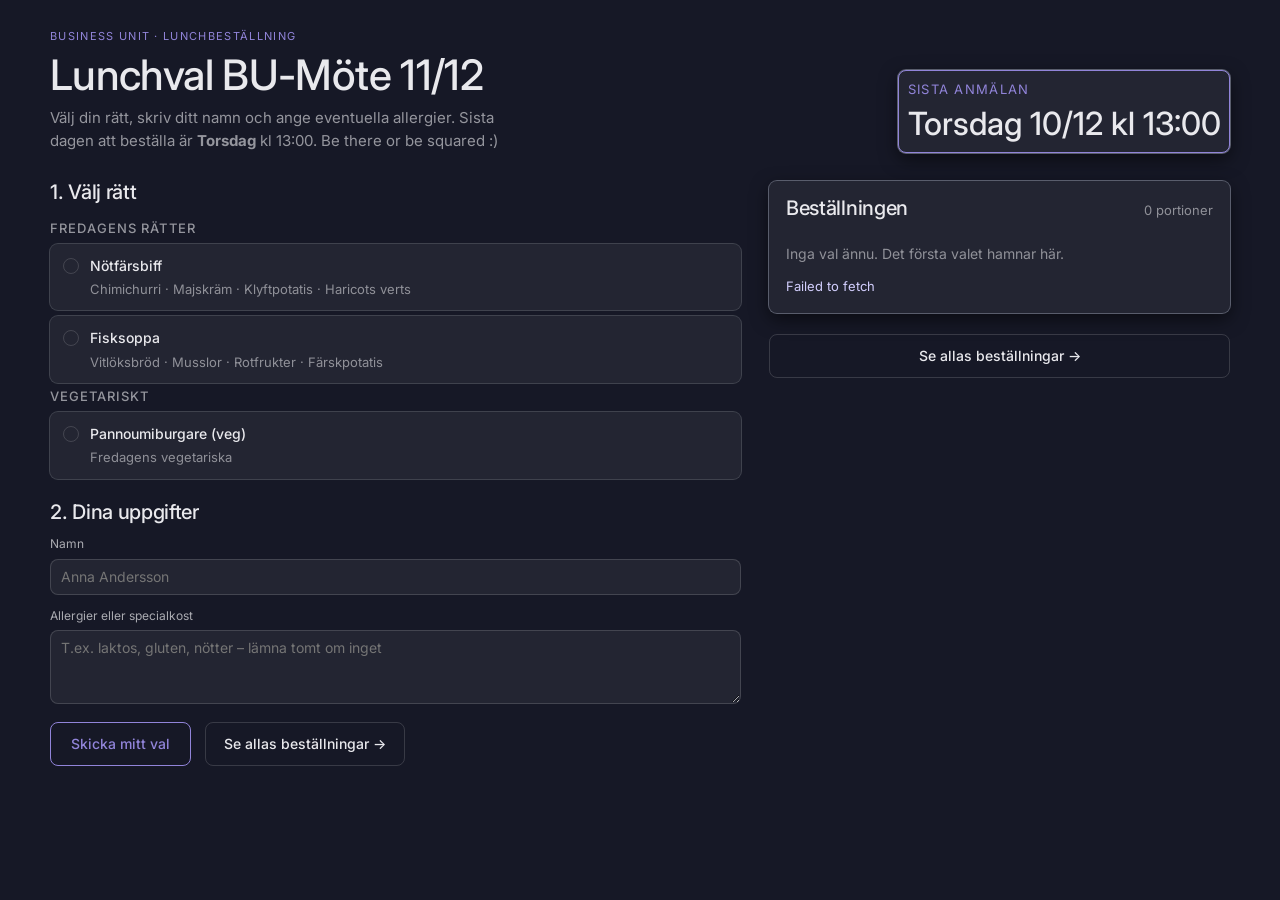
==== index.html @ 58c88d1f "Bold "Torsdag" in the intro text Co-Authored-By: Claude Sonnet 5 <noreply@anthropic.com> Claude-Sess" ====
<!doctype html>
<html lang="sv" data-theme="dark">
<head>
<meta charset="utf-8">
<meta name="viewport" content="width=device-width, initial-scale=1">
<title>Lunchval hos Bistrot</title>
<link rel="preconnect" href="https://fonts.gstatic.com" crossorigin>
<link rel="stylesheet" href="styles.css">
</head>
<body>
<div class="page">
  <div class="wrap">

    <header class="hero">
      <div class="hero-copy">
        <div class="eyebrow">Business Unit · Lunchbeställning</div>
        <h1>Lunchval BU-Möte <span id="meeting-date">2/10</span></h1>
        <p class="lede">Välj din rätt, skriv ditt namn och ange eventuella allergier. Sista dagen att beställa är <strong>Torsdag</strong> kl 13:00. Be there or be squared :)</p>
      </div>
      <div class="hero-cards">
        <div class="card elev-md deadline-card" style="border:1px solid var(--color-accent)">
          <div class="card-kicker" style="font-size:13px">Sista anmälan</div>
          <div class="card-title" id="deadline-label" style="font-size:32px">Torsdag kl 13:00</div>
        </div>
      </div>
    </header>

    <div id="locked-banner" class="card elev-md locked-card" hidden>
      <div class="card-kicker">Anmälan stängd</div>
      <div class="locked-note">Stopptiden (<span id="locked-deadline"></span>) har passerat – beställningen är skickad till Bistrot. Prata med den som beställer om något måste ändras.</div>
      <a class="btn btn-secondary" href="orders.html" style="align-self:flex-start;min-height:44px;padding-inline:18px">Se allas beställningar →</a>
    </div>

    <div class="lv-grid">

      <form id="lv-form">
        <section>
          <h2>1. Välj rätt</h2>
          <div id="menu-groups"></div>
        </section>

        <section>
          <h2>2. Dina uppgifter</h2>
          <div class="fields-grid">
            <div class="field">
              <label for="lv-name">Namn</label>
              <input class="input" id="lv-name" name="name" type="text" placeholder="Anna Andersson" autocomplete="off">
            </div>
          </div>
          <div class="field">
            <label for="lv-allergy">Allergier eller specialkost</label>
            <textarea class="input" id="lv-allergy" name="allergies" placeholder="T.ex. laktos, gluten, nötter – lämna tomt om inget" style="min-height:74px"></textarea>
          </div>
          <div class="actions-row">
            <button class="btn btn-primary" id="lv-submit" type="submit" style="min-height:44px;padding-inline:20px">Skicka mitt val</button>
            <a class="btn btn-secondary" href="orders.html" style="min-height:44px;padding-inline:18px">Se allas beställningar →</a>
            <span class="notice" id="lv-notice"></span>
          </div>
        </section>
      </form>

      <aside class="summary">
        <div class="card elev-md summary-card">
          <div class="summary-head">
            <h2>Beställningen</h2>
            <span class="count-label" id="count-label">0 portioner</span>
          </div>
          <div class="tally-list" id="tally-list"></div>
          <p class="empty-note" id="empty-note">Inga val ännu. Det första valet hamnar här.</p>
          <p class="error-note" id="error-note" hidden></p>
        </div>

        <a class="btn btn-secondary btn-block" href="orders.html" style="min-height:44px">Se allas beställningar →</a>
      </aside>
    </div>
  </div>
</div>
<script type="module" src="lunchval.js"></script>
</body>
</html>
---- styles.css ----
/* Nocturne — design-system tokens and component classes. This file is the source of truth for the system's look. */
@import url('https://fonts.googleapis.com/css2?family=Inter:wght@400;500;600;700&display=swap');

:root {
  --color-bg: #161826;
  --color-surface: #232532;
  --color-text: #e9e9ed;
  --color-accent: #9184d9;
  --color-accent-2: #a7a1db;
  --color-divider: color-mix(in srgb, #e9e9ed 16%, transparent);

  --color-neutral-100: #f3f5fe;
  --color-neutral-200: #e4e7f5;
  --color-neutral-300: #cfd3e5;
  --color-neutral-400: #b2b6ca;
  --color-neutral-500: #9397ab;
  --color-neutral-600: #75798c;
  --color-neutral-700: #595d6c;
  --color-neutral-800: #3f424d;
  --color-neutral-900: #292b31;

  --color-accent-100: #f5f4ff;
  --color-accent-200: #e7e5fe;
  --color-accent-300: #d2cefd;
  --color-accent-400: #b5abfc;
  --color-accent-500: #968ae0;
  --color-accent-600: #796cbf;
  --color-accent-700: #5d5294;
  --color-accent-800: #423a6a;
  --color-accent-900: #2b2741;

  --color-accent-2-100: #f5f4ff;
  --color-accent-2-200: #e7e5fe;
  --color-accent-2-300: #d2cefd;
  --color-accent-2-400: #b5afe8;
  --color-accent-2-500: #9690c9;
  --color-accent-2-600: #7972a9;
  --color-accent-2-700: #5c5783;
  --color-accent-2-800: #423e5d;
  --color-accent-2-900: #2b293a;

  --color-section: #262a60;
  --color-section-glow: #353b80;
  --color-section-ghost: #4c5397;

  --font-heading: "Inter", system-ui, sans-serif;
  --font-heading-weight: 500;
  --font-body: "Inter", system-ui, sans-serif;

  --space-1: 2.8px;
  --space-2: 5.6px;
  --space-3: 8.4px;
  --space-4: 11.2px;
  --space-6: 16.8px;
  --space-8: 22.4px;

  --radius-sm: 4px;
  --radius-md: 8px;
  --radius-lg: 14px;

  --shadow-sm: 0 0 0 1px #3f424d;
  --shadow-md: 0 0 0 1px #595d6c, 0 6px 18px rgba(0,0,0,0.55);
  --shadow-lg: 0 0 0 1px #9397ab, 0 16px 40px rgba(0,0,0,0.65);
}

body {
  background: var(--color-bg);
  color: var(--color-text);
  font-family: var(--font-body);
}
h1, h2, h3, h4 { font-family: var(--font-heading); font-weight: var(--font-heading-weight); }

.lighten{mix-blend-mode:lighten;background-color:transparent}

*, *::before, *::after { box-sizing: border-box; }
body { margin: 0; font-size: 15px; line-height: 1.55; font-weight: 400; }
h1, h2, h3, h4, h5, h6 {
  font-family: var(--font-heading); font-weight: var(--font-heading-weight);
  line-height: 1.12; letter-spacing: -0.015em; margin: 0 0 var(--space-2);
}
h1 { font-size: 42px; }
h2 { font-size: 32px; }
h3 { font-size: 25px; }
h4 { font-size: 20px; }
h5 { font-size: 16px; }
h6 { font-size: 13px; }
h6 { letter-spacing: 0.08em; text-transform: uppercase; }
p { margin: 0 0 var(--space-3); }
a { color: var(--color-accent); text-underline-offset: 3px; }
img { display: block; max-width: 100%; }
figure { margin: 0; }
figcaption {
  font-size: 11px; margin-top: var(--space-1);
  color: color-mix(in srgb, var(--color-text) 55%, transparent);
}
.text-muted { color: color-mix(in srgb, var(--color-text) 55%, transparent); }
:focus { outline: none; }
:focus-visible { outline: 2px solid var(--color-accent); outline-offset: 2px; }
::selection { background: color-mix(in srgb, var(--color-accent) 30%, transparent); }

.hr {
  height: 1px; border: 0; margin: var(--space-4) 0;
  background: linear-gradient(to right,
    transparent, var(--color-divider) 48px,
    var(--color-divider) calc(100% - 48px), transparent);
}

.btn {
  display: inline-flex; align-items: center; justify-content: center; gap: 6px;
  cursor: pointer; text-decoration: none;
  font-family: var(--font-heading); font-weight: var(--font-heading-weight);
  font-size: 14px; line-height: 1.2; color: var(--color-text);
  background: transparent; border: 1px solid transparent;
  padding: var(--space-2) calc(var(--space-3) * 1.2);
  border-radius: var(--radius-md);
}
.btn svg { display: block; }
.btn:disabled { opacity: 0.45; cursor: not-allowed; }
.btn-primary { color: var(--color-accent); border-color: var(--color-accent); }
.btn-primary:hover { background: color-mix(in srgb, var(--color-accent) 12%, transparent); }
.btn-primary:active { background: color-mix(in srgb, var(--color-accent) 22%, transparent); }
.btn-secondary { border-color: var(--color-divider); }
.btn-secondary:hover { background: color-mix(in srgb, var(--color-text) 7%, transparent); }
.btn-secondary:active { background: color-mix(in srgb, var(--color-text) 14%, transparent); }
.btn-ghost { color: var(--color-accent); padding-inline: var(--space-1); }
.btn-ghost:hover { background: color-mix(in srgb, var(--color-accent) 10%, transparent); }
.btn-ghost:active { background: color-mix(in srgb, var(--color-accent) 18%, transparent); }
.btn-icon { width: 36px; height: 36px; padding: 0; }
.btn-block { width: 100%; margin-top: var(--space-2); }

.field > label {
  display: block; font-size: 12px; margin-bottom: 5px;
  color: color-mix(in srgb, var(--color-text) 70%, transparent);
}
.input {
  width: 100%; min-height: 36px; padding: 6px 10px; font: inherit;
  font-size: 14px; color: var(--color-text); caret-color: var(--color-accent);
  background: var(--color-surface);
  border: 1px solid var(--color-divider); border-radius: var(--radius-md);
}
.input:hover { border-color: color-mix(in srgb, var(--color-text) 45%, transparent); }
.input:focus-visible { border-color: var(--color-accent); outline-offset: 0; }
textarea.input { min-height: 90px; resize: vertical; }
.radio { display: inline-flex; align-items: center; gap: 8px; cursor: pointer; font-size: 14px; }
.radio input, .seg-opt input {
  position: absolute; opacity: 0; width: 0; height: 0; pointer-events: none;
}
.radio .dot {
  width: 16px; height: 16px; flex: none; border-radius: 50%;
  border: 1.5px solid var(--color-divider);
}
.radio:hover .dot { border-color: var(--color-accent); }
.radio input:checked + .dot {
  border-color: var(--color-accent); background: var(--color-accent);
  box-shadow: inset 0 0 0 4px var(--color-bg);
}
.radio input:focus-visible + .dot { outline: 2px solid var(--color-accent); outline-offset: 2px; }
.seg {
  display: inline-flex; overflow: hidden;
  border: 1px solid var(--color-divider); border-radius: var(--radius-md);
}
.seg-opt {
  display: inline-flex; align-items: center; gap: 6px;
  padding: 7px 12px; font-size: 13px; cursor: pointer;
}
.seg-opt + .seg-opt { border-left: 1px solid var(--color-divider); }
.seg-opt:has(input:checked) { color: var(--color-accent); box-shadow: inset 0 0 0 1px var(--color-accent); }
.seg-opt:not(:has(input:checked)):hover { background: color-mix(in srgb, var(--color-text) 7%, transparent); }
.seg-opt:has(input:focus-visible) { outline: 2px solid var(--color-accent); outline-offset: -2px; }

.card {
  display: flex; flex-direction: column; gap: var(--space-2);
  padding: var(--space-3); border-radius: var(--radius-md); background: var(--color-surface);
}
.card-kicker { font-size: 10px; letter-spacing: 0.1em; text-transform: uppercase; color: var(--color-accent); }
.card-title {
  font-family: var(--font-heading); font-weight: var(--font-heading-weight);
  font-size: 17px; line-height: 1.2;
}
.card-body { margin: 0; font-size: 13px; opacity: 0.8; flex: 1; }
.card-meta {
  display: flex; align-items: center; gap: 6px; font-size: 11px;
  color: color-mix(in srgb, var(--color-text) 50%, transparent);
}
.elev-sm { box-shadow: var(--shadow-sm); }
.elev-md { box-shadow: var(--shadow-md); }
.elev-lg { box-shadow: var(--shadow-lg); }

.tag {
  display: inline-flex; align-items: center; font-size: 11px;
  letter-spacing: 0.02em; padding: 3px 10px;
  border-radius: calc(var(--radius-md) * 0.75);
}
.tag-accent { background: var(--color-accent-800); color: var(--color-accent-100); }
.tag-accent-2 { background: var(--color-accent-2-800); color: var(--color-accent-2-100); }
.tag-neutral { background: var(--color-neutral-800); color: var(--color-neutral-100); }
.tag-outline { border: 1px solid var(--color-accent); color: var(--color-accent); }

.nav {
  display: flex; align-items: center; gap: var(--space-4);
  padding: var(--space-3) var(--space-4);
  border-bottom: none;
}
.nav-brand {
  font-family: var(--font-heading); font-weight: var(--font-heading-weight);
  font-size: 18px; margin-right: auto;
}
.nav a { color: inherit; text-decoration: none; font-size: 14px; }
.nav a:hover, .nav a[aria-current='page'] { color: var(--color-accent); }

.table { width: 100%; border-collapse: collapse; font-size: 14px; }
.table th {
  text-align: left; font-size: 11px; letter-spacing: 0.08em; text-transform: uppercase;
  color: color-mix(in srgb, var(--color-text) 60%, transparent);
  padding: var(--space-2); border-bottom: 1px solid transparent;
}
.table td {
  padding: var(--space-2);
  border-bottom: 1px solid transparent;
}
.table thead tr {
  background: linear-gradient(to right,
    transparent, var(--color-divider) 48px,
    var(--color-divider) calc(100% - 48px), transparent) no-repeat bottom / 100% 1px;
}
.table tbody tr {
  background: linear-gradient(to right,
    transparent, color-mix(in srgb, var(--color-text) 8%, transparent) 48px,
    color-mix(in srgb, var(--color-text) 8%, transparent) calc(100% - 48px), transparent) no-repeat bottom / 100% 1px;
}
.table tbody tr:hover {
  background:
    linear-gradient(color-mix(in srgb, var(--color-text) 4%, transparent),
                    color-mix(in srgb, var(--color-text) 4%, transparent)) no-repeat 0 0 / 100% 100%,
    linear-gradient(to right,
      transparent, color-mix(in srgb, var(--color-text) 8%, transparent) 48px,
      color-mix(in srgb, var(--color-text) 8%, transparent) calc(100% - 48px), transparent) no-repeat bottom / 100% 1px;
}

.dialog-backdrop {
  position: fixed; inset: 0; display: grid; place-items: center;
  padding: var(--space-4);
  background: color-mix(in srgb, var(--color-neutral-900) 50%, transparent);
}
.dialog {
  width: min(440px, 100%); display: flex; flex-direction: column; gap: var(--space-3);
  padding: var(--space-4); border-radius: var(--radius-lg);
  background: var(--color-surface); box-shadow: var(--shadow-lg);
}
.dialog-title {
  font-family: var(--font-heading); font-weight: var(--font-heading-weight);
  font-size: 20px;
}
.dialog-body { font-size: 14px; opacity: 0.85; }
.dialog-actions { display: flex; justify-content: flex-end; gap: var(--space-2); margin-top: var(--space-2); }

/* ── Lunchval app layout ─────────────────────────────────────────────── */

.page { min-height: 100vh; font-family: var(--font-body); color: var(--color-text); padding: 28px 32px 64px; }
.wrap { max-width: 1180px; margin: 0 auto; display: flex; flex-direction: column; gap: 28px; }
.wrap-narrow { max-width: 1000px; }

.hero { display: flex; align-items: flex-end; gap: 24px; flex-wrap: wrap; }
.hero-copy { flex: 1 1 340px; }
.eyebrow { font-size: 11px; letter-spacing: 0.12em; text-transform: uppercase; color: var(--color-accent); }
.hero h1 { font-size: 42px; margin: 6px 0 8px; }
.lede { max-width: 52ch; margin: 0; color: color-mix(in srgb, var(--color-text) 60%, transparent); }
.hero-cards { display: flex; gap: 10px; flex-wrap: wrap; }
.deadline-card { width: 100%; max-width: 462px; min-width: 150px; min-height: 76px; }

.locked-card { gap: var(--space-2); border: 1px solid var(--color-accent); }
.locked-note { font-size: 14px; color: color-mix(in srgb, var(--color-text) 70%, transparent); }

.lv-grid { display: grid; grid-template-columns: minmax(0, 1.5fr) minmax(300px, 1fr); gap: 28px; align-items: start; }
#lv-form { display: flex; flex-direction: column; gap: 22px; min-width: 0; }
#lv-form section, .stack { display: flex; flex-direction: column; gap: 12px; }
#lv-form section h2 { font-size: 20px; margin: 0; }

.menu-group { display: flex; flex-direction: column; gap: 6px; }
.menu-group h6 { margin: 6px 0 2px; color: color-mix(in srgb, var(--color-text) 60%, transparent); }
.dish { display: flex; align-items: flex-start; gap: 11px; padding: 11px 13px; border-radius: var(--radius-md); background: var(--color-surface); box-shadow: var(--shadow-sm); }
.dish .dot { margin-top: 3px; }
.dish-main { display: flex; flex-direction: column; gap: 3px; }
.dish-name-row { display: flex; align-items: center; gap: 8px; flex-wrap: wrap; }
.dish-name { font-weight: 500; }
.dish-desc { font-size: 13px; color: color-mix(in srgb, var(--color-text) 55%, transparent); }
.fine-print { font-size: 12px; margin: 2px 0 0; color: color-mix(in srgb, var(--color-text) 50%, transparent); }

.fields-grid { display: grid; grid-template-columns: repeat(auto-fit, minmax(220px, 1fr)); gap: 14px; }
.actions-row { display: flex; align-items: center; gap: 14px; flex-wrap: wrap; }
.notice { font-size: 13px; color: var(--color-accent); }

aside.summary { display: flex; flex-direction: column; gap: 16px; position: sticky; top: 28px; }
.summary-card { padding: var(--space-6); gap: var(--space-4); }
.summary-head { display: flex; align-items: baseline; gap: 10px; }
.summary-head h2 { font-size: 20px; margin: 0; }
.count-label { margin-left: auto; font-size: 13px; color: color-mix(in srgb, var(--color-text) 55%, transparent); }
.tally-list { display: flex; flex-direction: column; gap: 7px; }
.tally-row { display: flex; gap: 10px; align-items: baseline; font-size: 14px; }
.tally-row .dish-label { flex: 1; }
.tally-row .n { color: var(--color-accent); font-variant-numeric: tabular-nums; }
.empty-note { margin: 0; font-size: 14px; color: color-mix(in srgb, var(--color-text) 55%, transparent); }
.error-note { margin: 0; font-size: 13px; color: var(--color-accent-300); }
.contact-card { gap: var(--space-2); }
.contact-line { font-size: 13px; color: color-mix(in srgb, var(--color-text) 60%, transparent); }
.contact-links { font-size: 13px; }

.tally-grid { display: grid; grid-template-columns: repeat(auto-fit, minmax(190px, 1fr)); gap: 12px; }
.tally-card .card-title { font-size: 28px; font-variant-numeric: tabular-nums; }

[hidden] { display: none !important; }

@media (max-width: 760px) {
  .lv-grid { grid-template-columns: 1fr; }
  aside.summary { position: static; }
  .page { padding: 20px 16px 48px; }
}
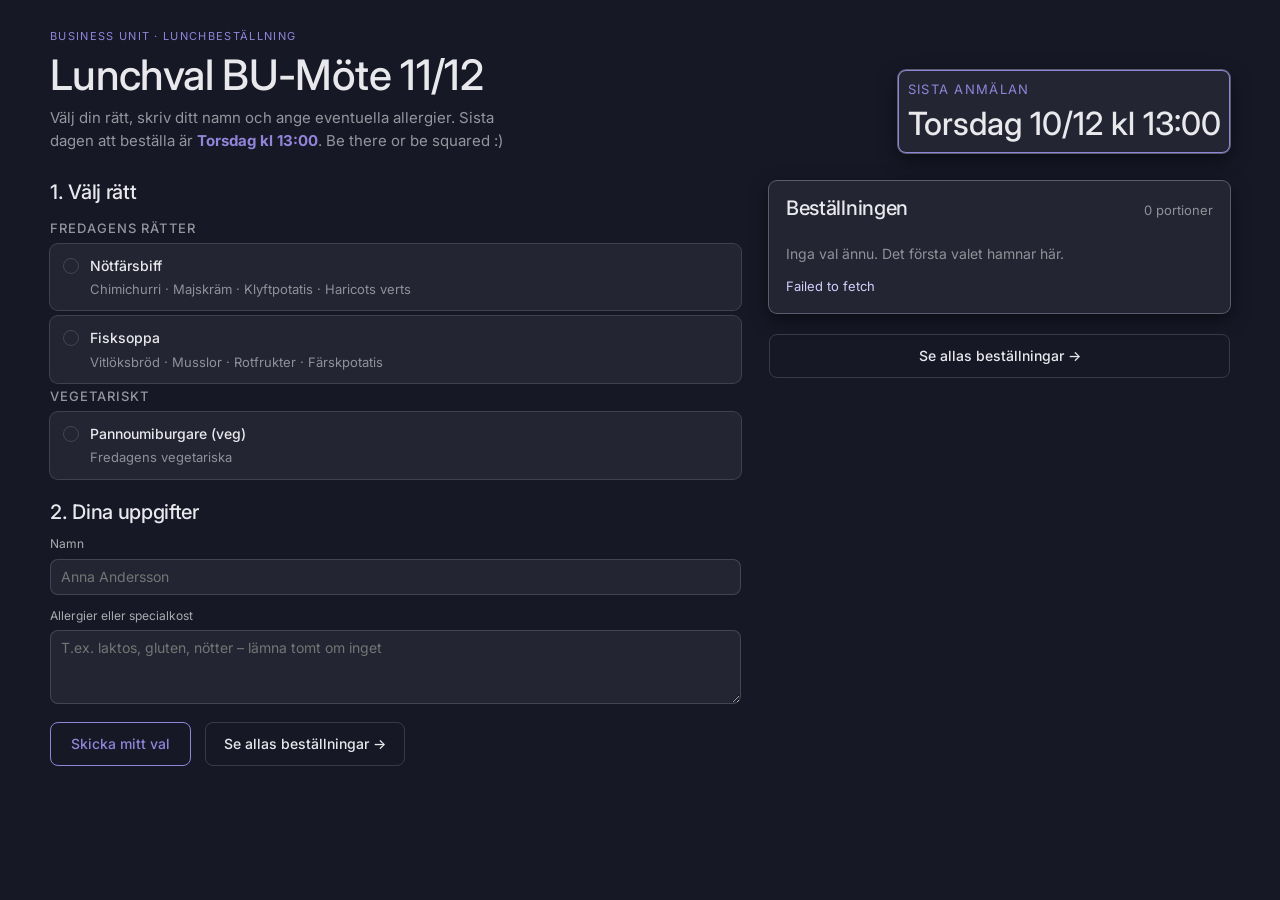
==== commit 09c1e3c4: "Bold + accent-color "Torsdag kl 13:00" in the intro text Co-Authored-By: Claude Sonnet 5 <noreply@an" ====
--- a/index.html
+++ b/index.html
@@ -15,7 +15,7 @@
       <div class="hero-copy">
         <div class="eyebrow">Business Unit · Lunchbeställning</div>
         <h1>Lunchval BU-Möte <span id="meeting-date">2/10</span></h1>
-        <p class="lede">Välj din rätt, skriv ditt namn och ange eventuella allergier. Sista dagen att beställa är <strong>Torsdag</strong> kl 13:00. Be there or be squared :)</p>
+        <p class="lede">Välj din rätt, skriv ditt namn och ange eventuella allergier. Sista dagen att beställa är <strong style="color:var(--color-accent)">Torsdag kl 13:00</strong>. Be there or be squared :)</p>
       </div>
       <div class="hero-cards">
         <div class="card elev-md deadline-card" style="border:1px solid var(--color-accent)">
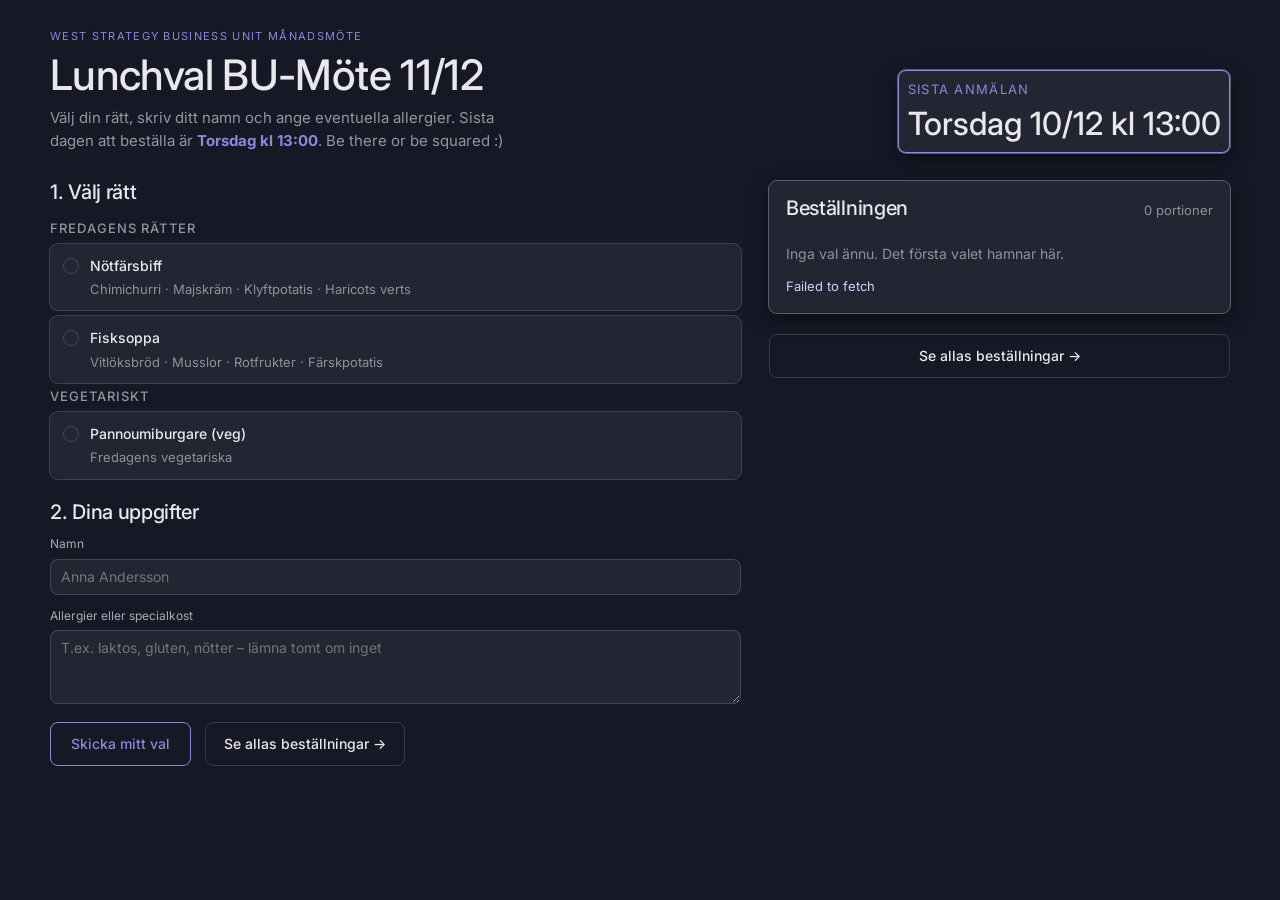
==== commit a69c36ff: "Change eyebrow text to "West Strategy Business Unit månadsmöte" Co-Authored-By: Claude Sonnet 5 <nor" ====
--- a/index.html
+++ b/index.html
@@ -13,7 +13,7 @@
 
     <header class="hero">
       <div class="hero-copy">
-        <div class="eyebrow">Business Unit · Lunchbeställning</div>
+        <div class="eyebrow">West Strategy Business Unit månadsmöte</div>
         <h1>Lunchval BU-Möte <span id="meeting-date">2/10</span></h1>
         <p class="lede">Välj din rätt, skriv ditt namn och ange eventuella allergier. Sista dagen att beställa är <strong style="color:var(--color-accent)">Torsdag kl 13:00</strong>. Be there or be squared :)</p>
       </div>
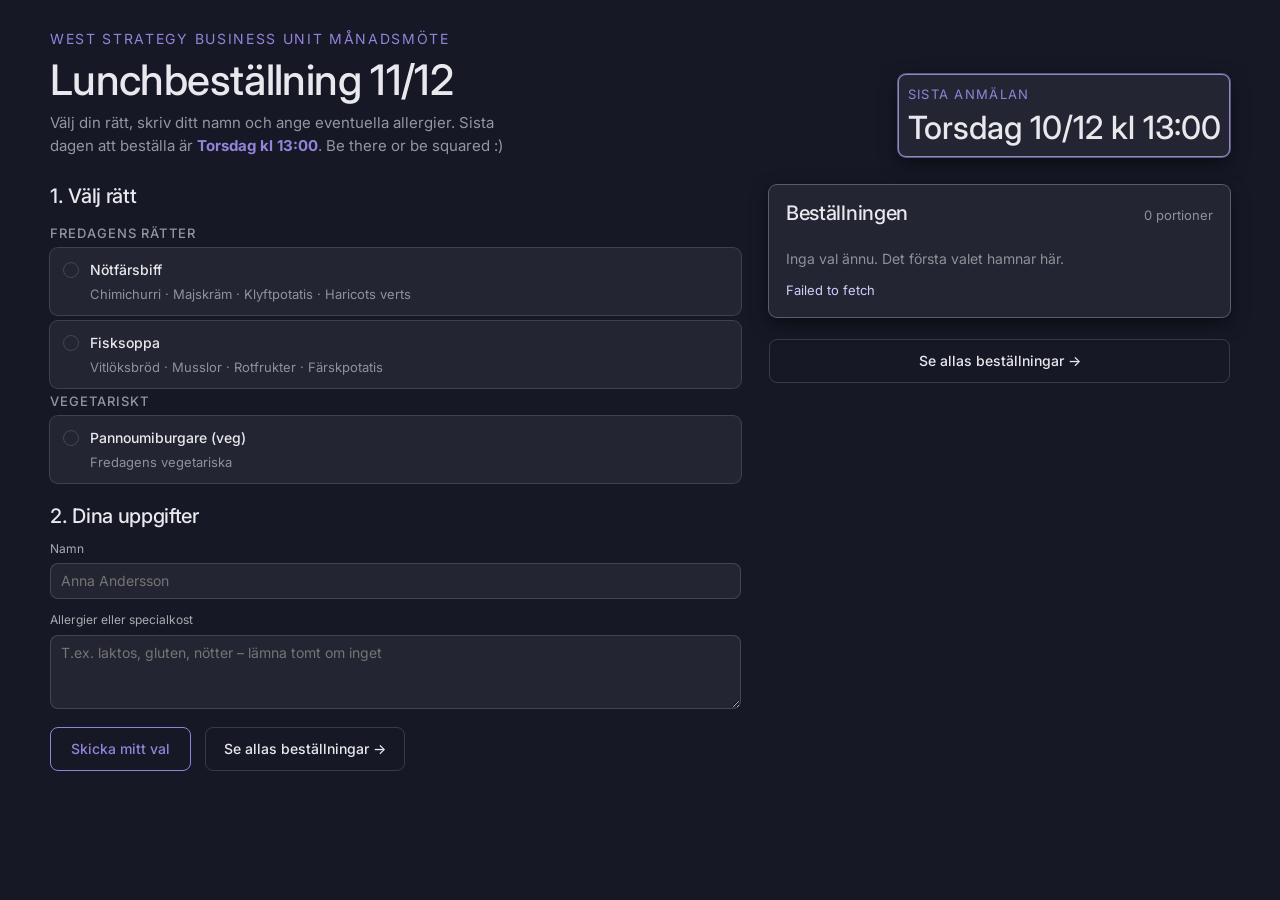
==== commit 297701d7: "Rename heading from "Lunchval BU-Möte" to "Lunchbeställning <date>" Co-Authored-By: Claude Sonnet 5 " ====
--- a/index.html
+++ b/index.html
@@ -14,7 +14,7 @@
     <header class="hero">
       <div class="hero-copy">
         <div class="eyebrow">West Strategy Business Unit månadsmöte</div>
-        <h1>Lunchval BU-Möte <span id="meeting-date">2/10</span></h1>
+        <h1>Lunchbeställning <span id="meeting-date">2/10</span></h1>
         <p class="lede">Välj din rätt, skriv ditt namn och ange eventuella allergier. Sista dagen att beställa är <strong style="color:var(--color-accent)">Torsdag kl 13:00</strong>. Be there or be squared :)</p>
       </div>
       <div class="hero-cards">
--- a/styles.css
+++ b/styles.css
@@ -262,7 +262,7 @@
 
 .hero { display: flex; align-items: flex-end; gap: 24px; flex-wrap: wrap; }
 .hero-copy { flex: 1 1 340px; }
-.eyebrow { font-size: 11px; letter-spacing: 0.12em; text-transform: uppercase; color: var(--color-accent); }
+.eyebrow { font-size: 14px; letter-spacing: 0.12em; text-transform: uppercase; color: var(--color-accent); }
 .hero h1 { font-size: 42px; margin: 6px 0 8px; }
 .lede { max-width: 52ch; margin: 0; color: color-mix(in srgb, var(--color-text) 60%, transparent); }
 .hero-cards { display: flex; gap: 10px; flex-wrap: wrap; }
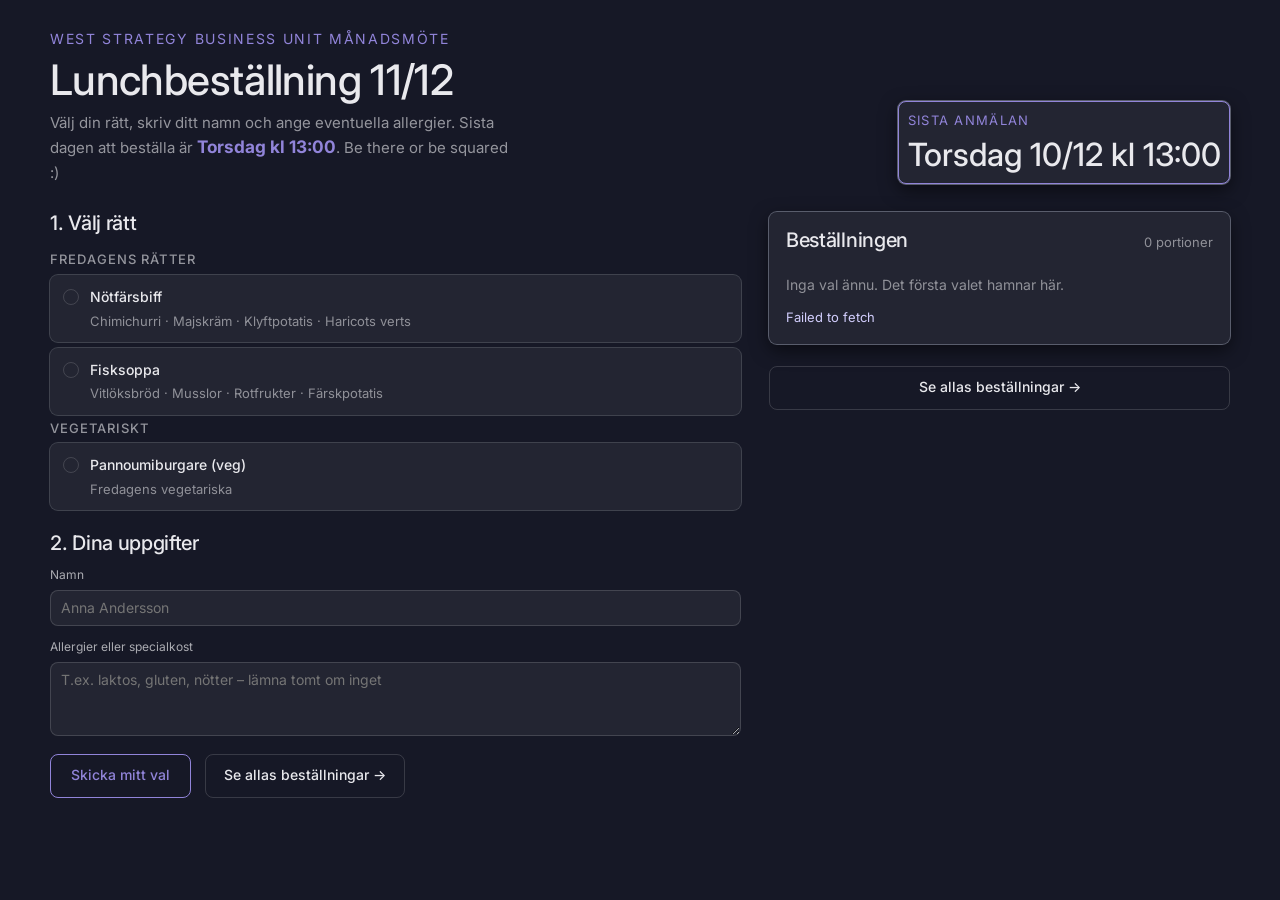
==== commit 289cecac: "Increase font size of the purple "Torsdag kl 13:00" in the intro text Co-Authored-By: Claude Sonnet " ====
--- a/index.html
+++ b/index.html
@@ -15,7 +15,7 @@
       <div class="hero-copy">
         <div class="eyebrow">West Strategy Business Unit månadsmöte</div>
         <h1>Lunchbeställning <span id="meeting-date">2/10</span></h1>
-        <p class="lede">Välj din rätt, skriv ditt namn och ange eventuella allergier. Sista dagen att beställa är <strong style="color:var(--color-accent)">Torsdag kl 13:00</strong>. Be there or be squared :)</p>
+        <p class="lede">Välj din rätt, skriv ditt namn och ange eventuella allergier. Sista dagen att beställa är <strong style="color:var(--color-accent);font-size:1.15em">Torsdag kl 13:00</strong>. Be there or be squared :)</p>
       </div>
       <div class="hero-cards">
         <div class="card elev-md deadline-card" style="border:1px solid var(--color-accent)">
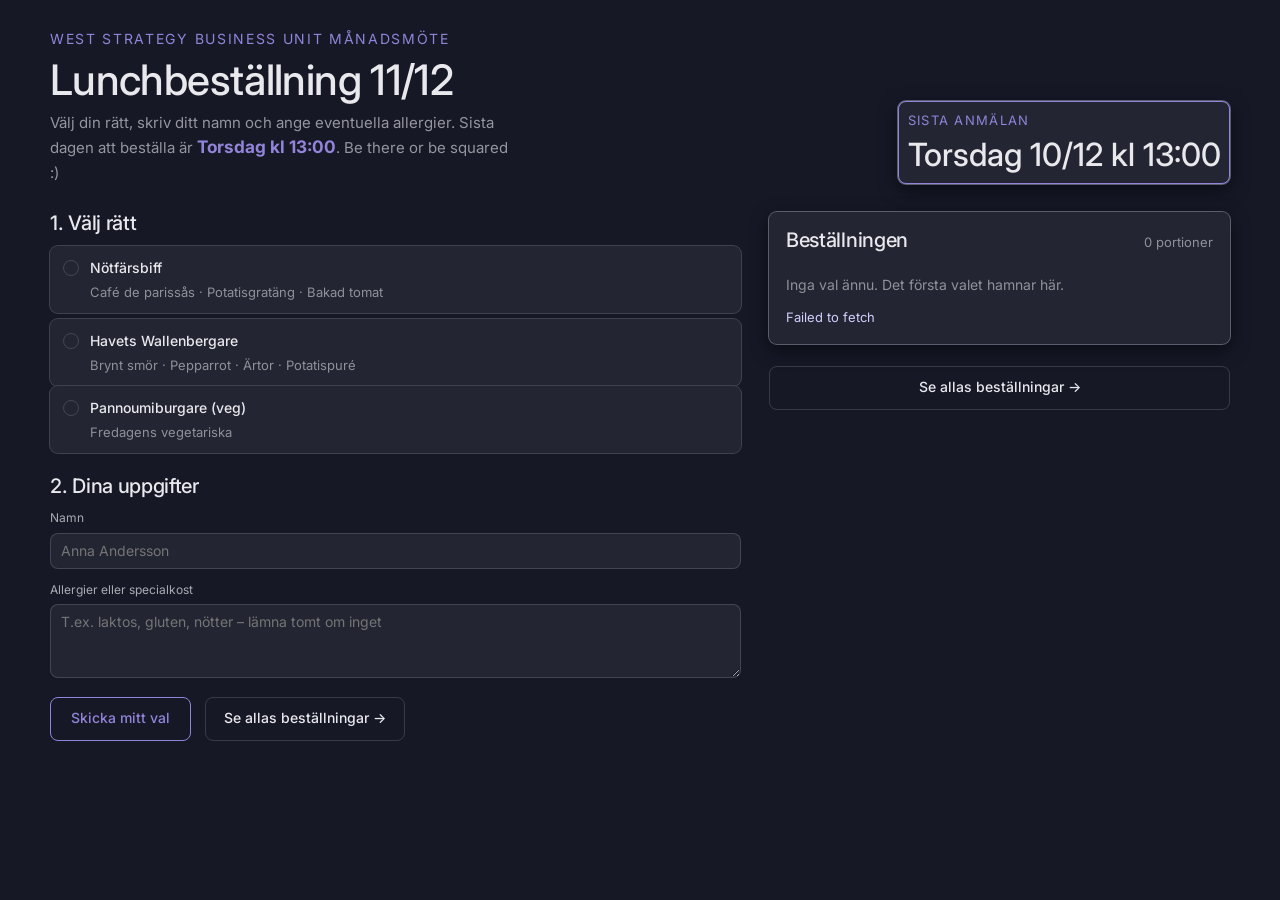
==== commit f288780b: "Add Open Graph/Twitter card with a large preview image Shared links now unfurl with a 1200x630 banne" ====
--- a/index.html
+++ b/index.html
@@ -3,7 +3,20 @@
 <head>
 <meta charset="utf-8">
 <meta name="viewport" content="width=device-width, initial-scale=1">
-<title>Lunchval hos Bistrot</title>
+<title>Lunchbeställning – West Strategy BU</title>
+<meta name="description" content="Välj din rätt och ange eventuella allergier. Sista anmälan torsdag kl 13:00.">
+<meta property="og:type" content="website">
+<meta property="og:site_name" content="Lunchbeställning">
+<meta property="og:title" content="Lunchbeställning – West Strategy Business Unit månadsmöte">
+<meta property="og:description" content="Välj din rätt och ange eventuella allergier. Sista anmälan torsdag kl 13:00.">
+<meta property="og:url" content="https://nexerlunchval.vercel.app/">
+<meta property="og:image" content="https://nexerlunchval.vercel.app/og-image.png">
+<meta property="og:image:width" content="1200">
+<meta property="og:image:height" content="630">
+<meta name="twitter:card" content="summary_large_image">
+<meta name="twitter:title" content="Lunchbeställning – West Strategy Business Unit månadsmöte">
+<meta name="twitter:description" content="Välj din rätt och ange eventuella allergier. Sista anmälan torsdag kl 13:00.">
+<meta name="twitter:image" content="https://nexerlunchval.vercel.app/og-image.png">
 <link rel="preconnect" href="https://fonts.gstatic.com" crossorigin>
 <link rel="stylesheet" href="styles.css">
 </head>
--- a/styles.css
+++ b/styles.css
@@ -94,6 +94,7 @@
   color: color-mix(in srgb, var(--color-text) 55%, transparent);
 }
 .text-muted { color: color-mix(in srgb, var(--color-text) 55%, transparent); }
+.picked-up { text-decoration: line-through; color: color-mix(in srgb, var(--color-text) 55%, transparent); }
 :focus { outline: none; }
 :focus-visible { outline: 2px solid var(--color-accent); outline-offset: 2px; }
 ::selection { background: color-mix(in srgb, var(--color-accent) 30%, transparent); }
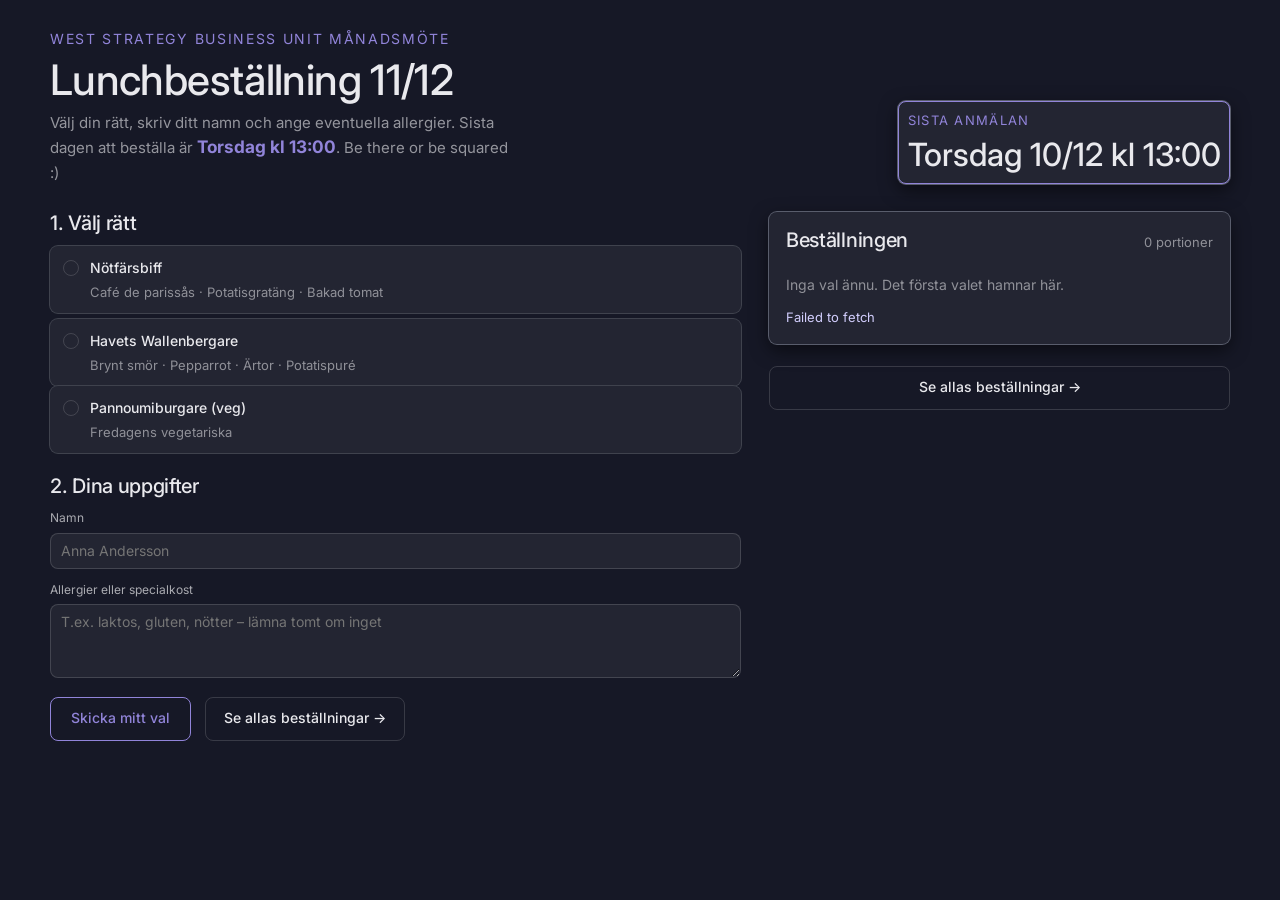
==== commit 4c8d894c: "Drop the deadline from the link preview image and descriptions Previews get cached by chat apps, so " ====
--- a/index.html
+++ b/index.html
@@ -4,18 +4,18 @@
 <meta charset="utf-8">
 <meta name="viewport" content="width=device-width, initial-scale=1">
 <title>Lunchbeställning – West Strategy BU</title>
-<meta name="description" content="Välj din rätt och ange eventuella allergier. Sista anmälan torsdag kl 13:00.">
+<meta name="description" content="Välj din rätt och ange eventuella allergier..">
 <meta property="og:type" content="website">
 <meta property="og:site_name" content="Lunchbeställning">
 <meta property="og:title" content="Lunchbeställning – West Strategy Business Unit månadsmöte">
-<meta property="og:description" content="Välj din rätt och ange eventuella allergier. Sista anmälan torsdag kl 13:00.">
+<meta property="og:description" content="Välj din rätt och ange eventuella allergier..">
 <meta property="og:url" content="https://nexerlunchval.vercel.app/">
 <meta property="og:image" content="https://nexerlunchval.vercel.app/og-image.png">
 <meta property="og:image:width" content="1200">
 <meta property="og:image:height" content="630">
 <meta name="twitter:card" content="summary_large_image">
 <meta name="twitter:title" content="Lunchbeställning – West Strategy Business Unit månadsmöte">
-<meta name="twitter:description" content="Välj din rätt och ange eventuella allergier. Sista anmälan torsdag kl 13:00.">
+<meta name="twitter:description" content="Välj din rätt och ange eventuella allergier..">
 <meta name="twitter:image" content="https://nexerlunchval.vercel.app/og-image.png">
 <link rel="preconnect" href="https://fonts.gstatic.com" crossorigin>
 <link rel="stylesheet" href="styles.css">
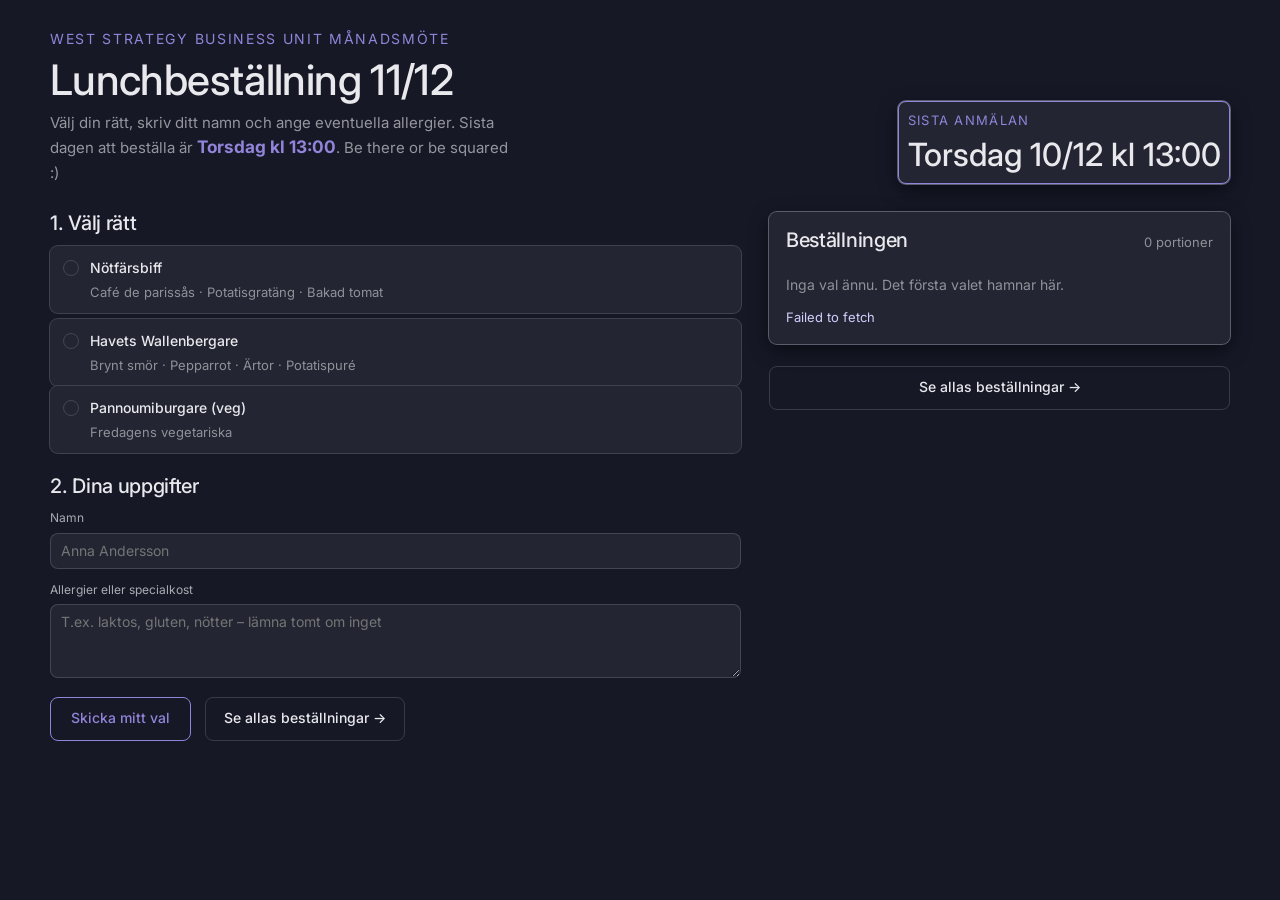
==== commit 2c758174: "Fix doubled period in meta descriptions Co-Authored-By: Claude Sonnet 5.5 <noreply@anthropic.com> Cl" ====
--- a/index.html
+++ b/index.html
@@ -4,18 +4,18 @@
 <meta charset="utf-8">
 <meta name="viewport" content="width=device-width, initial-scale=1">
 <title>Lunchbeställning – West Strategy BU</title>
-<meta name="description" content="Välj din rätt och ange eventuella allergier..">
+<meta name="description" content="Välj din rätt och ange eventuella allergier.">
 <meta property="og:type" content="website">
 <meta property="og:site_name" content="Lunchbeställning">
 <meta property="og:title" content="Lunchbeställning – West Strategy Business Unit månadsmöte">
-<meta property="og:description" content="Välj din rätt och ange eventuella allergier..">
+<meta property="og:description" content="Välj din rätt och ange eventuella allergier.">
 <meta property="og:url" content="https://nexerlunchval.vercel.app/">
 <meta property="og:image" content="https://nexerlunchval.vercel.app/og-image.png">
 <meta property="og:image:width" content="1200">
 <meta property="og:image:height" content="630">
 <meta name="twitter:card" content="summary_large_image">
 <meta name="twitter:title" content="Lunchbeställning – West Strategy Business Unit månadsmöte">
-<meta name="twitter:description" content="Välj din rätt och ange eventuella allergier..">
+<meta name="twitter:description" content="Välj din rätt och ange eventuella allergier.">
 <meta name="twitter:image" content="https://nexerlunchval.vercel.app/og-image.png">
 <link rel="preconnect" href="https://fonts.gstatic.com" crossorigin>
 <link rel="stylesheet" href="styles.css">
